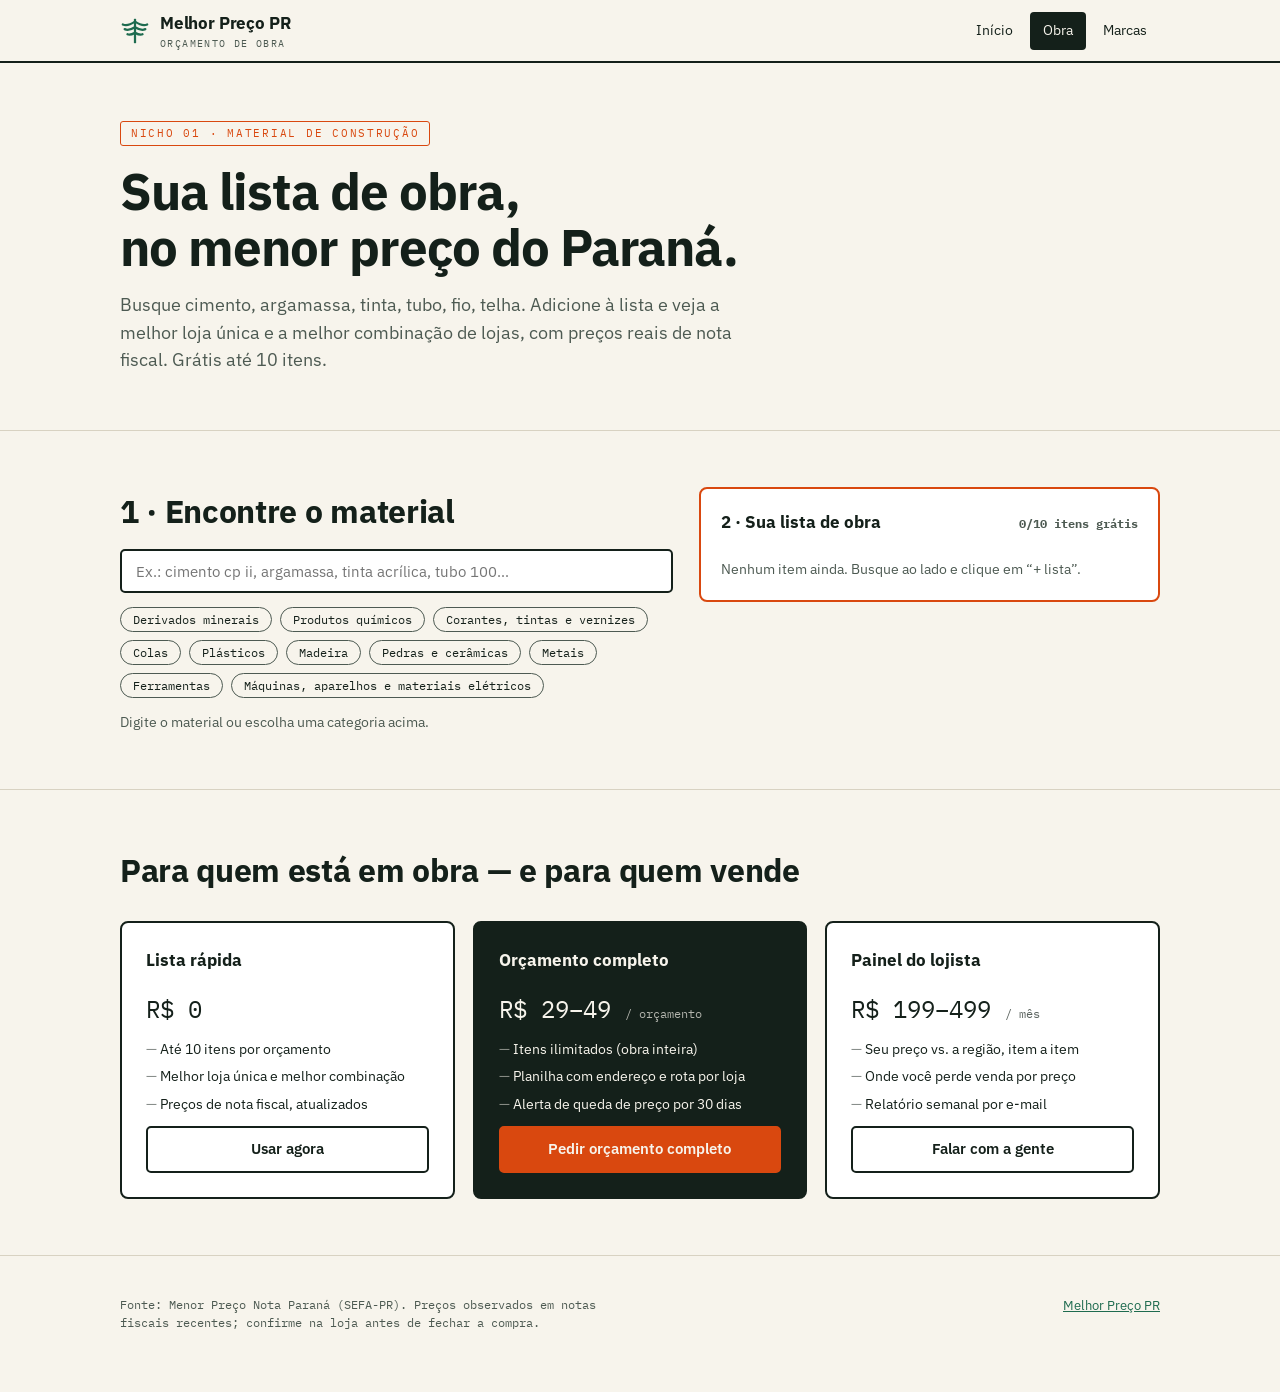
==== construcao/index.html @ 216f0dc4 "feat: site Melhor Preço PR com os nichos construção (orçamento de obra) e indústria (monitor de marc" ====
<!doctype html>
<html lang="pt-BR">
<head>
<meta charset="utf-8">
<meta name="viewport" content="width=device-width, initial-scale=1">
<title>Orçamento de Obra — Melhor Preço PR</title>
<meta name="description" content="Monte a lista de material da sua obra e descubra onde ela sai mais barata no Paraná: melhor loja única e melhor combinação de lojas.">
<link rel="preconnect" href="https://fonts.googleapis.com">
<link rel="preconnect" href="https://fonts.gstatic.com" crossorigin>
<link href="https://fonts.googleapis.com/css2?family=IBM+Plex+Mono:wght@400;600&family=IBM+Plex+Sans:wght@400;600;700&display=swap" rel="stylesheet">
<link rel="stylesheet" href="../assets/css/style.css">
<link rel="icon" href="data:image/svg+xml,%3Csvg xmlns='http://www.w3.org/2000/svg' viewBox='0 0 32 32'%3E%3Ctext y='26' font-size='26'%3E🧱%3C/text%3E%3C/svg%3E">
</head>
<body>

<header class="topo">
  <div class="wrap">
    <a class="logo" href="../">
      <svg viewBox="0 0 32 32" fill="none" aria-hidden="true">
        <path d="M16 3 L16 29" stroke="#1e6b4f" stroke-width="2.4"/>
        <path d="M16 6 C10 10 5 10 3 9 M16 6 C22 10 27 10 29 9" stroke="#1e6b4f" stroke-width="2.4" stroke-linecap="round"/>
        <path d="M16 12 C11 15 7 15 5 14 M16 12 C21 15 25 15 27 14" stroke="#1e6b4f" stroke-width="2.4" stroke-linecap="round"/>
        <path d="M16 18 C12 20 9 20 8 19.5 M16 18 C20 20 23 20 24 19.5" stroke="#1e6b4f" stroke-width="2.4" stroke-linecap="round"/>
      </svg>
      <span><b>Melhor Preço PR</b><small>orçamento de obra</small></span>
    </a>
    <nav>
      <a href="../">Início</a>
      <a href="./" class="ativo">Obra</a>
      <a href="../industria/">Marcas</a>
    </nav>
  </div>
</header>

<section class="faixa">
  <div class="wrap">
    <span class="selo" style="color:var(--obra)">Nicho 01 · Material de construção</span>
    <h1>Sua lista de obra,<br>no menor preço do Paraná.</h1>
    <p class="chamada">
      Busque cimento, argamassa, tinta, tubo, fio, telha. Adicione à lista e
      veja a melhor loja única e a melhor combinação de lojas, com preços
      reais de nota fiscal. Grátis até 10 itens.
    </p>
  </div>
</section>

<section class="faixa">
  <div class="wrap duas-colunas">
    <div>
      <h2>1 · Encontre o material</h2>
      <input type="search" id="busca" placeholder="Ex.: cimento cp ii, argamassa, tinta acrílica, tubo 100…" autocomplete="off">
      <div class="chips" id="chips-cat"></div>
      <div class="resultados" id="resultados"></div>
    </div>

    <div class="painel painel-obra">
      <h3>2 · Sua lista de obra <span class="contador"><span id="n-itens">0</span>/10 itens grátis</span></h3>
      <ul class="lista-orc" id="lista"></ul>
      <p id="lista-vazia" style="font-size:0.85rem;color:var(--tinta-fraca)">
        Nenhum item ainda. Busque ao lado e clique em “+ lista”.
      </p>
      <div class="veredito" id="veredito" hidden>
        <h3>3 · Onde comprar</h3>
        <div id="loja-unica"></div>
        <div id="combo"></div>
        <div class="economia" id="economia"></div>
      </div>
    </div>
  </div>
</section>

<section class="faixa" id="planos">
  <div class="wrap">
    <h2>Para quem está em obra — e para quem vende</h2>
    <div class="planos">
      <div class="plano">
        <h3>Lista rápida</h3>
        <div class="valor-plano">R$ 0</div>
        <ul>
          <li>Até 10 itens por orçamento</li>
          <li>Melhor loja única e melhor combinação</li>
          <li>Preços de nota fiscal, atualizados</li>
        </ul>
        <a class="btn btn-vazado" href="#busca">Usar agora</a>
      </div>
      <div class="plano destaque">
        <h3>Orçamento completo</h3>
        <div class="valor-plano">R$ 29–49 <small>/ orçamento</small></div>
        <ul>
          <li>Itens ilimitados (obra inteira)</li>
          <li>Planilha com endereço e rota por loja</li>
          <li>Alerta de queda de preço por 30 dias</li>
        </ul>
        <a class="btn btn-obra" href="mailto:avnerpaesgomes@gmail.com?subject=Orçamento completo de obra — Melhor Preço PR">Pedir orçamento completo</a>
      </div>
      <div class="plano">
        <h3>Painel do lojista</h3>
        <div class="valor-plano">R$ 199–499 <small>/ mês</small></div>
        <ul>
          <li>Seu preço vs. a região, item a item</li>
          <li>Onde você perde venda por preço</li>
          <li>Relatório semanal por e-mail</li>
        </ul>
        <a class="btn btn-vazado" href="mailto:avnerpaesgomes@gmail.com?subject=Painel do lojista — Melhor Preço PR">Falar com a gente</a>
      </div>
    </div>
  </div>
</section>

<footer>
  <div class="wrap">
    <div class="fonte">
      Fonte: Menor Preço Nota Paraná (SEFA-PR). Preços observados em notas
      fiscais recentes; confirme na loja antes de fechar a compra.
    </div>
    <div><a href="../">Melhor Preço PR</a></div>
  </div>
</footer>

<dialog id="modal-limite">
  <h3>Sua obra passou de 10 itens 🧱</h3>
  <p>O plano grátis compara até 10 itens. Para a obra inteira — com planilha
     final, endereços e alerta de preço por 30 dias — peça o orçamento
     completo (R$ 29–49, entrega em até 1 dia útil).</p>
  <div class="acoes">
    <a class="btn btn-obra" href="mailto:avnerpaesgomes@gmail.com?subject=Orçamento completo de obra — Melhor Preço PR">Pedir orçamento completo</a>
    <button class="btn btn-vazado" id="fechar-modal">Continuar com 10</button>
  </div>
</dialog>

<script src="../assets/js/orcamento.js"></script>
</body>
</html>
---- assets/css/style.css ----
/* Melhor Preço PR — design system
   Estética: relatório de inteligência regional. Papel, tinta, monospace
   para números, régua fina, verde-araucária como cor institucional. */

:root {
  --papel: #f7f4ec;
  --papel-2: #efeadd;
  --tinta: #14201a;
  --tinta-fraca: #4d5a52;
  --regua: #d8d2c2;
  --verde: #1e6b4f;
  --verde-escuro: #0f4534;
  --obra: #d9480f;
  --obra-claro: #fff0e6;
  --industria: #2f9e44;
  --industria-claro: #e9f7ec;
  --alerta: #b02a37;
  --sans: "IBM Plex Sans", system-ui, -apple-system, sans-serif;
  --mono: "IBM Plex Mono", ui-monospace, "Cascadia Mono", monospace;
}

* { box-sizing: border-box; margin: 0; padding: 0; }

html { scroll-behavior: smooth; }

body {
  font-family: var(--sans);
  background: var(--papel);
  color: var(--tinta);
  line-height: 1.55;
  font-size: 16px;
}

.wrap { max-width: 1080px; margin: 0 auto; padding: 0 20px; }

a { color: var(--verde); }

/* ---------- topo ---------- */
.topo {
  border-bottom: 2px solid var(--tinta);
  background: var(--papel);
  position: sticky; top: 0; z-index: 40;
}
.topo .wrap {
  display: flex; align-items: center; gap: 14px;
  padding-top: 10px; padding-bottom: 10px;
}
.logo { display: flex; align-items: center; gap: 10px; text-decoration: none; color: var(--tinta); }
.logo svg { width: 30px; height: 30px; }
.logo b { font-size: 1.05rem; letter-spacing: -0.01em; }
.logo small {
  display: block; font-family: var(--mono); font-size: 0.62rem;
  color: var(--tinta-fraca); letter-spacing: 0.14em; text-transform: uppercase;
}
.topo nav { margin-left: auto; display: flex; gap: 4px; }
.topo nav a {
  text-decoration: none; color: var(--tinta); font-size: 0.88rem;
  padding: 7px 12px; border: 1px solid transparent; border-radius: 4px;
}
.topo nav a:hover { border-color: var(--tinta); }
.topo nav a.ativo { background: var(--tinta); color: var(--papel); }

/* ---------- blocos ---------- */
.faixa { padding: 56px 0; border-bottom: 1px solid var(--regua); }
.faixa-escura { background: var(--verde-escuro); color: var(--papel); }
.faixa-escura a { color: #9ad8bf; }

.selo {
  display: inline-block; font-family: var(--mono); font-size: 0.68rem;
  letter-spacing: 0.16em; text-transform: uppercase;
  border: 1px solid currentColor; border-radius: 3px;
  padding: 3px 10px; margin-bottom: 18px;
}

h1 { font-size: clamp(2rem, 5vw, 3.2rem); line-height: 1.08; letter-spacing: -0.02em; }
h2 { font-size: clamp(1.4rem, 3vw, 2rem); letter-spacing: -0.01em; margin-bottom: 12px; }
h3 { font-size: 1.05rem; margin-bottom: 8px; }

.chamada { font-size: 1.12rem; color: var(--tinta-fraca); max-width: 640px; margin-top: 16px; }
.faixa-escura .chamada { color: #c4dccf; }

.num { font-family: var(--mono); font-variant-numeric: tabular-nums; }

/* ---------- cartões dos nichos ---------- */
.nichos { display: grid; grid-template-columns: repeat(auto-fit, minmax(300px, 1fr)); gap: 20px; margin-top: 34px; }
.nicho {
  border: 2px solid var(--tinta); border-radius: 8px; background: #fff;
  padding: 26px; display: flex; flex-direction: column; gap: 12px;
  text-decoration: none; color: var(--tinta);
  transition: transform 0.12s ease, box-shadow 0.12s ease;
}
.nicho:hover { transform: translate(-2px, -2px); box-shadow: 4px 4px 0 var(--tinta); }
.nicho .tag { font-family: var(--mono); font-size: 0.66rem; letter-spacing: 0.14em; text-transform: uppercase; }
.nicho-obra .tag { color: var(--obra); }
.nicho-industria .tag { color: var(--industria); }
.nicho p { color: var(--tinta-fraca); font-size: 0.94rem; }
.nicho .preco-ancora { font-family: var(--mono); font-size: 0.8rem; margin-top: auto; padding-top: 10px; border-top: 1px dashed var(--regua); }

/* ---------- kpis ---------- */
.kpis { display: grid; grid-template-columns: repeat(auto-fit, minmax(150px, 1fr)); gap: 14px; margin: 26px 0; }
.kpi { border: 1px solid var(--regua); border-radius: 6px; background: #fff; padding: 14px 16px; }
.kpi b { display: block; font-family: var(--mono); font-size: 1.6rem; letter-spacing: -0.02em; }
.kpi span { font-size: 0.78rem; color: var(--tinta-fraca); text-transform: uppercase; letter-spacing: 0.08em; }

/* ---------- botões ---------- */
.btn {
  display: inline-block; font-family: var(--sans); font-weight: 600;
  font-size: 0.92rem; text-decoration: none; cursor: pointer;
  border: 2px solid var(--tinta); border-radius: 5px;
  padding: 10px 20px; background: var(--tinta); color: var(--papel);
}
.btn:hover { background: var(--verde-escuro); border-color: var(--verde-escuro); }
.btn-vazado { background: transparent; color: var(--tinta); }
.btn-vazado:hover { background: var(--tinta); color: var(--papel); }
.btn-obra { background: var(--obra); border-color: var(--obra); }
.btn-obra:hover { background: #b93a09; border-color: #b93a09; }
.btn-industria { background: var(--industria); border-color: var(--industria); }
.btn-industria:hover { background: #25803a; border-color: #25803a; }

/* ---------- formulários ---------- */
input[type="search"], input[type="text"], select {
  font-family: var(--sans); font-size: 0.95rem;
  border: 2px solid var(--tinta); border-radius: 5px;
  padding: 10px 14px; background: #fff; color: var(--tinta); width: 100%;
}
input:focus, select:focus { outline: 3px solid rgba(30, 107, 79, 0.35); }

.chips { display: flex; flex-wrap: wrap; gap: 8px; margin: 14px 0; }
.chip {
  font-family: var(--mono); font-size: 0.72rem; cursor: pointer;
  border: 1px solid var(--tinta-fraca); border-radius: 99px;
  padding: 4px 12px; background: transparent; color: var(--tinta);
}
.chip.ativo { background: var(--tinta); color: var(--papel); border-color: var(--tinta); }

/* ---------- listas de resultado ---------- */
.resultados { display: flex; flex-direction: column; gap: 8px; margin-top: 14px; }
.item-res {
  display: flex; align-items: center; gap: 14px; flex-wrap: wrap;
  border: 1px solid var(--regua); border-radius: 6px; background: #fff;
  padding: 10px 14px;
}
.item-res .desc { flex: 1 1 260px; font-size: 0.9rem; }
.item-res .faixa-preco { font-family: var(--mono); font-size: 0.85rem; white-space: nowrap; }
.item-res .n-lojas { font-family: var(--mono); font-size: 0.72rem; color: var(--tinta-fraca); white-space: nowrap; }

/* ---------- orçamento (nicho 1) ---------- */
.duas-colunas { display: grid; grid-template-columns: 1.2fr 1fr; gap: 26px; align-items: start; }
@media (max-width: 860px) { .duas-colunas { grid-template-columns: 1fr; } }

.painel {
  border: 2px solid var(--tinta); border-radius: 8px; background: #fff;
  padding: 20px;
}
.painel-obra { border-color: var(--obra); }
.painel h3 { display: flex; align-items: baseline; justify-content: space-between; }
.contador { font-family: var(--mono); font-size: 0.75rem; color: var(--tinta-fraca); }

.lista-orc { list-style: none; display: flex; flex-direction: column; gap: 6px; margin: 12px 0; }
.lista-orc li {
  display: flex; align-items: center; gap: 10px;
  border-bottom: 1px dashed var(--regua); padding: 6px 0; font-size: 0.87rem;
}
.lista-orc .qtd { display: flex; align-items: center; gap: 4px; }
.lista-orc .qtd button {
  width: 22px; height: 22px; border: 1px solid var(--tinta); background: #fff;
  border-radius: 3px; cursor: pointer; font-family: var(--mono); line-height: 1;
}
.lista-orc .qtd span { font-family: var(--mono); min-width: 20px; text-align: center; }
.lista-orc .rm { margin-left: auto; border: none; background: none; color: var(--alerta); cursor: pointer; font-size: 1rem; }

.veredito { border-top: 2px solid var(--tinta); margin-top: 14px; padding-top: 14px; }
.veredito .linha { display: flex; justify-content: space-between; gap: 10px; font-size: 0.9rem; padding: 4px 0; }
.veredito .linha b.num { font-size: 1.05rem; }
.economia { background: var(--industria-claro); border: 1px solid var(--industria); border-radius: 6px; padding: 10px 14px; margin-top: 10px; font-size: 0.92rem; }

.grupo-loja { border: 1px solid var(--regua); border-radius: 6px; padding: 10px 14px; margin-top: 8px; background: var(--papel); }
.grupo-loja h4 { font-size: 0.9rem; display: flex; justify-content: space-between; }
.grupo-loja ul { list-style: none; font-size: 0.82rem; color: var(--tinta-fraca); margin-top: 6px; }
.grupo-loja li { display: flex; justify-content: space-between; gap: 8px; padding: 2px 0; }

/* ---------- monitor de marca (nicho 2) ---------- */
.grade-marcas { display: flex; flex-wrap: wrap; gap: 8px; margin: 18px 0; }
.btn-marca {
  font-family: var(--sans); font-weight: 600; font-size: 0.88rem; cursor: pointer;
  border: 2px solid var(--tinta); border-radius: 6px; background: #fff;
  padding: 8px 16px; display: inline-flex; align-items: center; gap: 8px;
}
.btn-marca.ativo { background: var(--industria); border-color: var(--industria); color: #fff; }
.selo-pr {
  font-family: var(--mono); font-size: 0.6rem; letter-spacing: 0.1em;
  background: var(--verde); color: #fff; border-radius: 3px; padding: 1px 6px;
}
.btn-marca.ativo .selo-pr { background: #fff; color: var(--industria); }

.barras { display: flex; flex-direction: column; gap: 8px; margin: 16px 0; }
.barra-linha { display: grid; grid-template-columns: 150px 1fr 90px; gap: 10px; align-items: center; font-size: 0.85rem; }
.barra-linha .rotulo { text-align: right; white-space: nowrap; overflow: hidden; text-overflow: ellipsis; }
.barra-trilho { background: var(--papel-2); border-radius: 3px; height: 22px; position: relative; }
.barra-fill { position: absolute; inset: 0 auto 0 0; background: var(--industria); border-radius: 3px; min-width: 2px; }
.barra-linha .valor { font-family: var(--mono); font-size: 0.8rem; text-align: right; }

table.matriz { width: 100%; border-collapse: collapse; font-size: 0.82rem; background: #fff; }
.matriz-scroll { overflow-x: auto; border: 1px solid var(--regua); border-radius: 6px; margin-top: 14px; }
table.matriz th, table.matriz td { padding: 8px 10px; border-bottom: 1px solid var(--regua); text-align: right; white-space: nowrap; }
table.matriz th:first-child, table.matriz td:first-child { text-align: left; white-space: normal; min-width: 220px; }
table.matriz thead th { background: var(--papel-2); font-family: var(--mono); font-size: 0.7rem; text-transform: uppercase; letter-spacing: 0.06em; position: sticky; top: 0; }
table.matriz td { font-family: var(--mono); }
table.matriz td.melhor { color: var(--industria); font-weight: 700; }

/* ---------- planos / CTA ---------- */
.planos { display: grid; grid-template-columns: repeat(auto-fit, minmax(240px, 1fr)); gap: 18px; margin-top: 26px; }
.plano { border: 2px solid var(--tinta); border-radius: 8px; background: #fff; padding: 24px; display: flex; flex-direction: column; gap: 10px; }
.plano.destaque { background: var(--tinta); color: var(--papel); }
.plano .valor-plano { font-family: var(--mono); font-size: 1.5rem; }
.plano .valor-plano small { font-size: 0.75rem; color: inherit; opacity: 0.7; }
.plano ul { list-style: none; font-size: 0.88rem; display: flex; flex-direction: column; gap: 6px; }
.plano li::before { content: "— "; opacity: 0.5; }
.plano .btn { margin-top: auto; text-align: center; }

/* ---------- modal ---------- */
dialog {
  border: 2px solid var(--tinta); border-radius: 8px; padding: 30px;
  max-width: 460px; background: var(--papel); color: var(--tinta);
}
dialog::backdrop { background: rgba(20, 32, 26, 0.55); }
dialog h3 { font-size: 1.25rem; margin-bottom: 10px; }
dialog p { font-size: 0.92rem; color: var(--tinta-fraca); margin-bottom: 16px; }
dialog .acoes { display: flex; gap: 10px; flex-wrap: wrap; }

/* ---------- rodapé ---------- */
footer { padding: 40px 0 60px; color: var(--tinta-fraca); font-size: 0.82rem; }
footer .wrap { display: flex; flex-wrap: wrap; gap: 20px; justify-content: space-between; }
footer .fonte { font-family: var(--mono); font-size: 0.72rem; max-width: 520px; }

.aviso-dados {
  font-family: var(--mono); font-size: 0.72rem; color: var(--tinta-fraca);
  border-left: 3px solid var(--verde); padding-left: 12px; margin-top: 20px;
}

[hidden] { display: none !important; }

@media (max-width: 640px) {
  .topo nav a { padding: 6px 8px; font-size: 0.8rem; }
  .barra-linha { grid-template-columns: 100px 1fr 80px; }
}
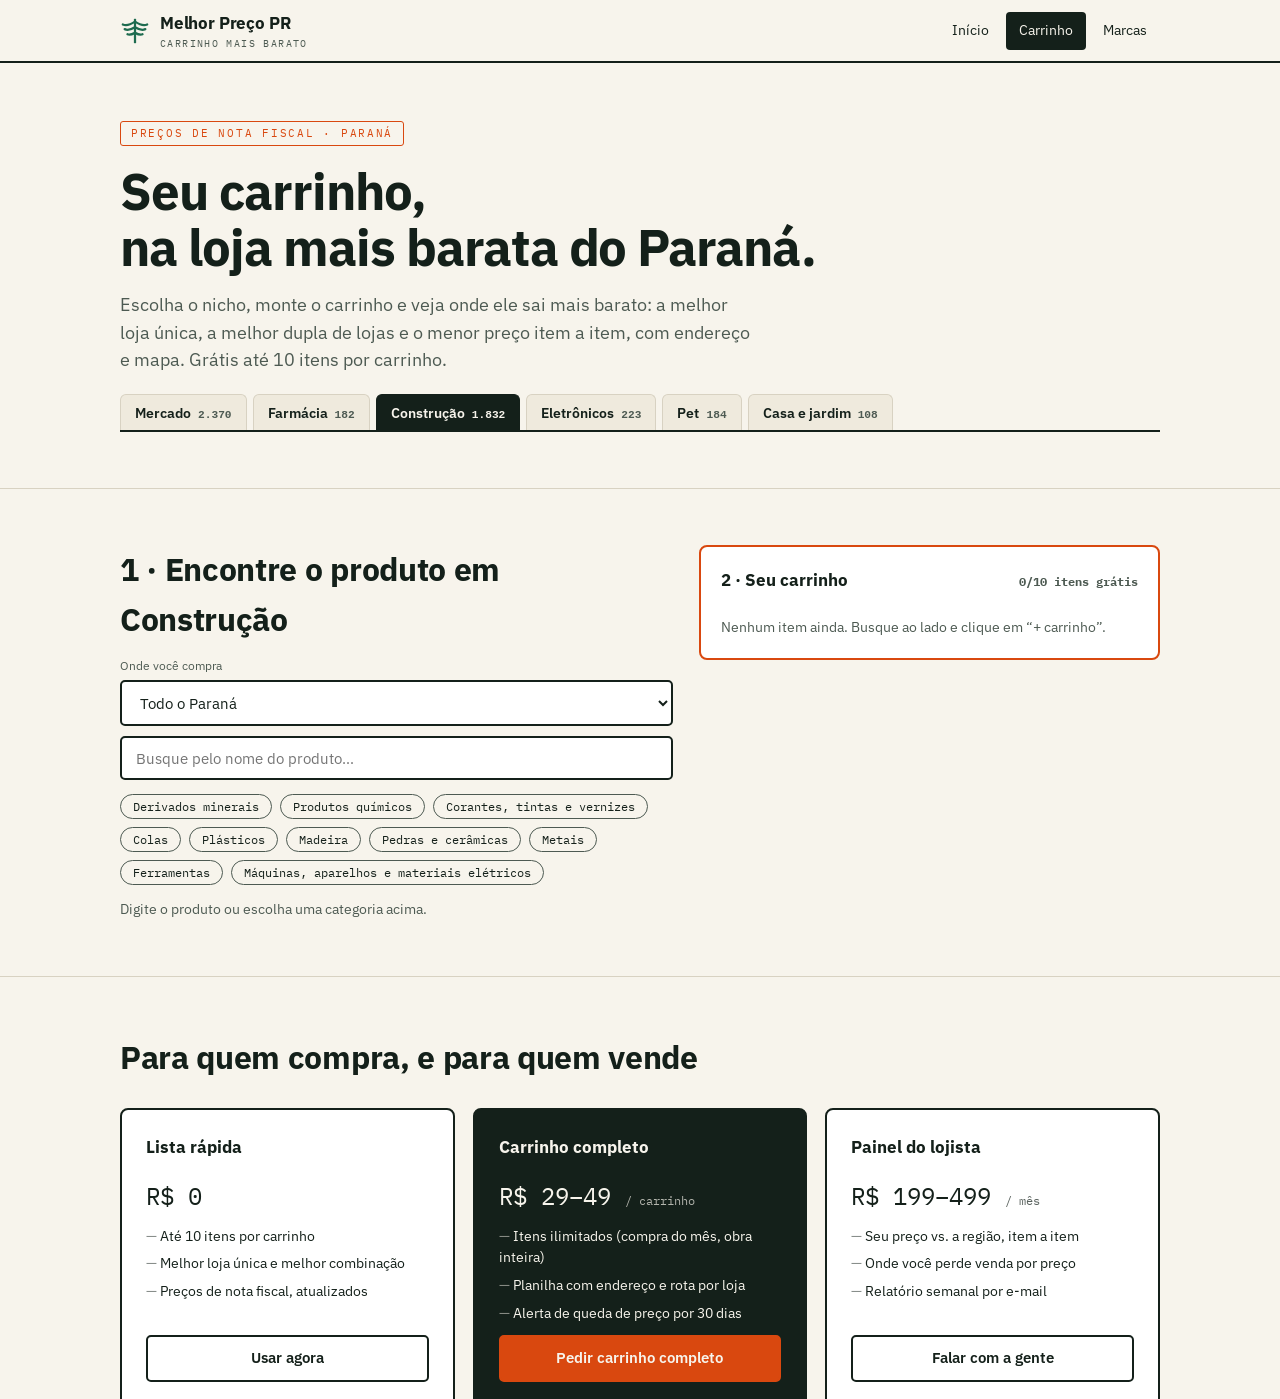
==== commit c6f91e2a: "feat: carrinho por nicho com abas e local da loja mais barata - /carrinho/ com abas: mercado, farmác" ====
--- a/construcao/index.html
+++ b/construcao/index.html
@@ -1,133 +1,6 @@
 <!doctype html>
-<html lang="pt-BR">
-<head>
-<meta charset="utf-8">
-<meta name="viewport" content="width=device-width, initial-scale=1">
-<title>Orçamento de Obra — Melhor Preço PR</title>
-<meta name="description" content="Monte a lista de material da sua obra e descubra onde ela sai mais barata no Paraná: melhor loja única e melhor combinação de lojas.">
-<link rel="preconnect" href="https://fonts.googleapis.com">
-<link rel="preconnect" href="https://fonts.gstatic.com" crossorigin>
-<link href="https://fonts.googleapis.com/css2?family=IBM+Plex+Mono:wght@400;600&family=IBM+Plex+Sans:wght@400;600;700&display=swap" rel="stylesheet">
-<link rel="stylesheet" href="../assets/css/style.css">
-<link rel="icon" href="data:image/svg+xml,%3Csvg xmlns='http://www.w3.org/2000/svg' viewBox='0 0 32 32'%3E%3Ctext y='26' font-size='26'%3E🧱%3C/text%3E%3C/svg%3E">
-</head>
-<body>
-
-<header class="topo">
-  <div class="wrap">
-    <a class="logo" href="../">
-      <svg viewBox="0 0 32 32" fill="none" aria-hidden="true">
-        <path d="M16 3 L16 29" stroke="#1e6b4f" stroke-width="2.4"/>
-        <path d="M16 6 C10 10 5 10 3 9 M16 6 C22 10 27 10 29 9" stroke="#1e6b4f" stroke-width="2.4" stroke-linecap="round"/>
-        <path d="M16 12 C11 15 7 15 5 14 M16 12 C21 15 25 15 27 14" stroke="#1e6b4f" stroke-width="2.4" stroke-linecap="round"/>
-        <path d="M16 18 C12 20 9 20 8 19.5 M16 18 C20 20 23 20 24 19.5" stroke="#1e6b4f" stroke-width="2.4" stroke-linecap="round"/>
-      </svg>
-      <span><b>Melhor Preço PR</b><small>orçamento de obra</small></span>
-    </a>
-    <nav>
-      <a href="../">Início</a>
-      <a href="./" class="ativo">Obra</a>
-      <a href="../industria/">Marcas</a>
-    </nav>
-  </div>
-</header>
-
-<section class="faixa">
-  <div class="wrap">
-    <span class="selo" style="color:var(--obra)">Nicho 01 · Material de construção</span>
-    <h1>Sua lista de obra,<br>no menor preço do Paraná.</h1>
-    <p class="chamada">
-      Busque cimento, argamassa, tinta, tubo, fio, telha. Adicione à lista e
-      veja a melhor loja única e a melhor combinação de lojas, com preços
-      reais de nota fiscal. Grátis até 10 itens.
-    </p>
-  </div>
-</section>
-
-<section class="faixa">
-  <div class="wrap duas-colunas">
-    <div>
-      <h2>1 · Encontre o material</h2>
-      <input type="search" id="busca" placeholder="Ex.: cimento cp ii, argamassa, tinta acrílica, tubo 100…" autocomplete="off">
-      <div class="chips" id="chips-cat"></div>
-      <div class="resultados" id="resultados"></div>
-    </div>
-
-    <div class="painel painel-obra">
-      <h3>2 · Sua lista de obra <span class="contador"><span id="n-itens">0</span>/10 itens grátis</span></h3>
-      <ul class="lista-orc" id="lista"></ul>
-      <p id="lista-vazia" style="font-size:0.85rem;color:var(--tinta-fraca)">
-        Nenhum item ainda. Busque ao lado e clique em “+ lista”.
-      </p>
-      <div class="veredito" id="veredito" hidden>
-        <h3>3 · Onde comprar</h3>
-        <div id="loja-unica"></div>
-        <div id="combo"></div>
-        <div class="economia" id="economia"></div>
-      </div>
-    </div>
-  </div>
-</section>
-
-<section class="faixa" id="planos">
-  <div class="wrap">
-    <h2>Para quem está em obra — e para quem vende</h2>
-    <div class="planos">
-      <div class="plano">
-        <h3>Lista rápida</h3>
-        <div class="valor-plano">R$ 0</div>
-        <ul>
-          <li>Até 10 itens por orçamento</li>
-          <li>Melhor loja única e melhor combinação</li>
-          <li>Preços de nota fiscal, atualizados</li>
-        </ul>
-        <a class="btn btn-vazado" href="#busca">Usar agora</a>
-      </div>
-      <div class="plano destaque">
-        <h3>Orçamento completo</h3>
-        <div class="valor-plano">R$ 29–49 <small>/ orçamento</small></div>
-        <ul>
-          <li>Itens ilimitados (obra inteira)</li>
-          <li>Planilha com endereço e rota por loja</li>
-          <li>Alerta de queda de preço por 30 dias</li>
-        </ul>
-        <a class="btn btn-obra" href="mailto:avnerpaesgomes@gmail.com?subject=Orçamento completo de obra — Melhor Preço PR">Pedir orçamento completo</a>
-      </div>
-      <div class="plano">
-        <h3>Painel do lojista</h3>
-        <div class="valor-plano">R$ 199–499 <small>/ mês</small></div>
-        <ul>
-          <li>Seu preço vs. a região, item a item</li>
-          <li>Onde você perde venda por preço</li>
-          <li>Relatório semanal por e-mail</li>
-        </ul>
-        <a class="btn btn-vazado" href="mailto:avnerpaesgomes@gmail.com?subject=Painel do lojista — Melhor Preço PR">Falar com a gente</a>
-      </div>
-    </div>
-  </div>
-</section>
-
-<footer>
-  <div class="wrap">
-    <div class="fonte">
-      Fonte: Menor Preço Nota Paraná (SEFA-PR). Preços observados em notas
-      fiscais recentes; confirme na loja antes de fechar a compra.
-    </div>
-    <div><a href="../">Melhor Preço PR</a></div>
-  </div>
-</footer>
-
-<dialog id="modal-limite">
-  <h3>Sua obra passou de 10 itens 🧱</h3>
-  <p>O plano grátis compara até 10 itens. Para a obra inteira — com planilha
-     final, endereços e alerta de preço por 30 dias — peça o orçamento
-     completo (R$ 29–49, entrega em até 1 dia útil).</p>
-  <div class="acoes">
-    <a class="btn btn-obra" href="mailto:avnerpaesgomes@gmail.com?subject=Orçamento completo de obra — Melhor Preço PR">Pedir orçamento completo</a>
-    <button class="btn btn-vazado" id="fechar-modal">Continuar com 10</button>
-  </div>
-</dialog>
-
-<script src="../assets/js/orcamento.js"></script>
-</body>
-</html>
+<html lang="pt-BR"><head><meta charset="utf-8">
+<title>Orçamento de Obra · Melhor Preço PR</title>
+<meta http-equiv="refresh" content="0; url=../carrinho/#construcao">
+<link rel="canonical" href="../carrinho/#construcao">
+</head><body><a href="../carrinho/#construcao">Ir para o carrinho de construção</a></body></html>
